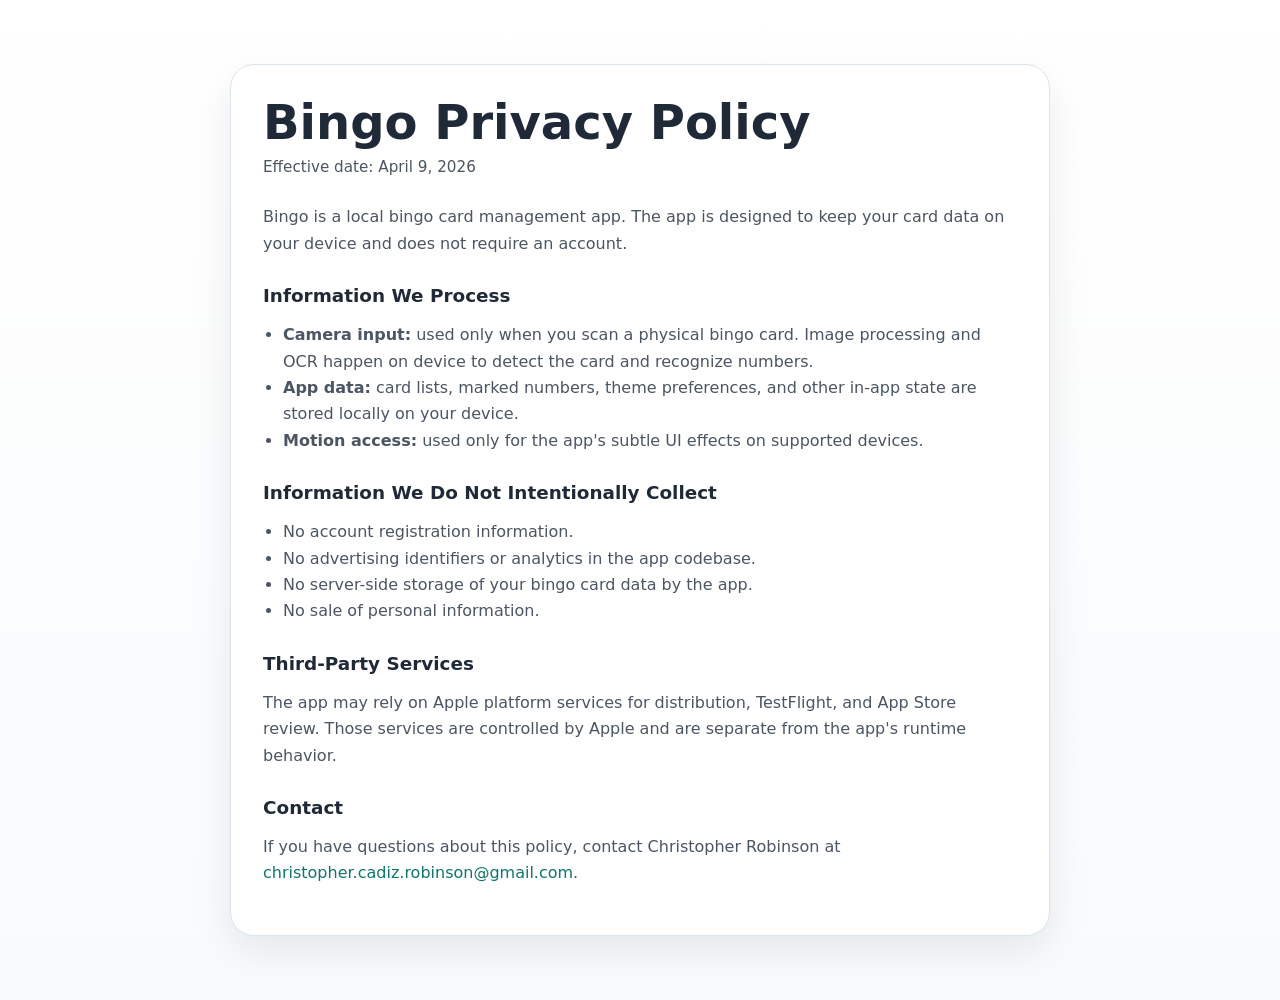
==== docs/privacy-policy/index.html @ 9dc6c3d0 "Add Bingo privacy policy site" ====
<!doctype html>
<html lang="en">
<head>
  <meta charset="utf-8">
  <meta name="viewport" content="width=device-width, initial-scale=1">
  <title>Bingo Privacy Policy</title>
  <style>
    :root {
      color-scheme: light;
      --bg: #f8fafc;
      --panel: #ffffff;
      --text: #1f2937;
      --muted: #4b5563;
      --accent: #0f766e;
      --border: #dbe4ea;
    }

    body {
      margin: 0;
      font-family: system-ui, -apple-system, BlinkMacSystemFont, "Segoe UI", sans-serif;
      background: linear-gradient(180deg, #ffffff 0%, var(--bg) 100%);
      color: var(--text);
    }

    main {
      max-width: 820px;
      margin: 0 auto;
      padding: 64px 24px;
    }

    article {
      background: var(--panel);
      border: 1px solid var(--border);
      border-radius: 24px;
      padding: 32px;
      box-shadow: 0 16px 40px rgba(15, 23, 42, 0.08);
    }

    h1 {
      margin: 0 0 8px;
      font-size: clamp(2rem, 4vw, 3rem);
      line-height: 1.05;
    }

    .meta {
      margin: 0 0 24px;
      color: var(--muted);
      font-size: 0.95rem;
    }

    h2 {
      margin: 28px 0 12px;
      font-size: 1.15rem;
    }

    p,
    li {
      line-height: 1.65;
      color: var(--muted);
    }

    ul {
      padding-left: 20px;
    }

    a {
      color: var(--accent);
      text-decoration: none;
    }

    a:hover {
      text-decoration: underline;
    }
  </style>
</head>
<body>
  <main>
    <article>
      <h1>Bingo Privacy Policy</h1>
      <p class="meta">Effective date: April 9, 2026</p>

      <p>Bingo is a local bingo card management app. The app is designed to keep your card data on your device and does not require an account.</p>

      <h2>Information We Process</h2>
      <ul>
        <li><strong>Camera input:</strong> used only when you scan a physical bingo card. Image processing and OCR happen on device to detect the card and recognize numbers.</li>
        <li><strong>App data:</strong> card lists, marked numbers, theme preferences, and other in-app state are stored locally on your device.</li>
        <li><strong>Motion access:</strong> used only for the app's subtle UI effects on supported devices.</li>
      </ul>

      <h2>Information We Do Not Intentionally Collect</h2>
      <ul>
        <li>No account registration information.</li>
        <li>No advertising identifiers or analytics in the app codebase.</li>
        <li>No server-side storage of your bingo card data by the app.</li>
        <li>No sale of personal information.</li>
      </ul>

      <h2>Third-Party Services</h2>
      <p>The app may rely on Apple platform services for distribution, TestFlight, and App Store review. Those services are controlled by Apple and are separate from the app's runtime behavior.</p>

      <h2>Contact</h2>
      <p>If you have questions about this policy, contact Christopher Robinson at <a href="mailto:christopher.cadiz.robinson@gmail.com">christopher.cadiz.robinson@gmail.com</a>.</p>
    </article>
  </main>
</body>
</html>
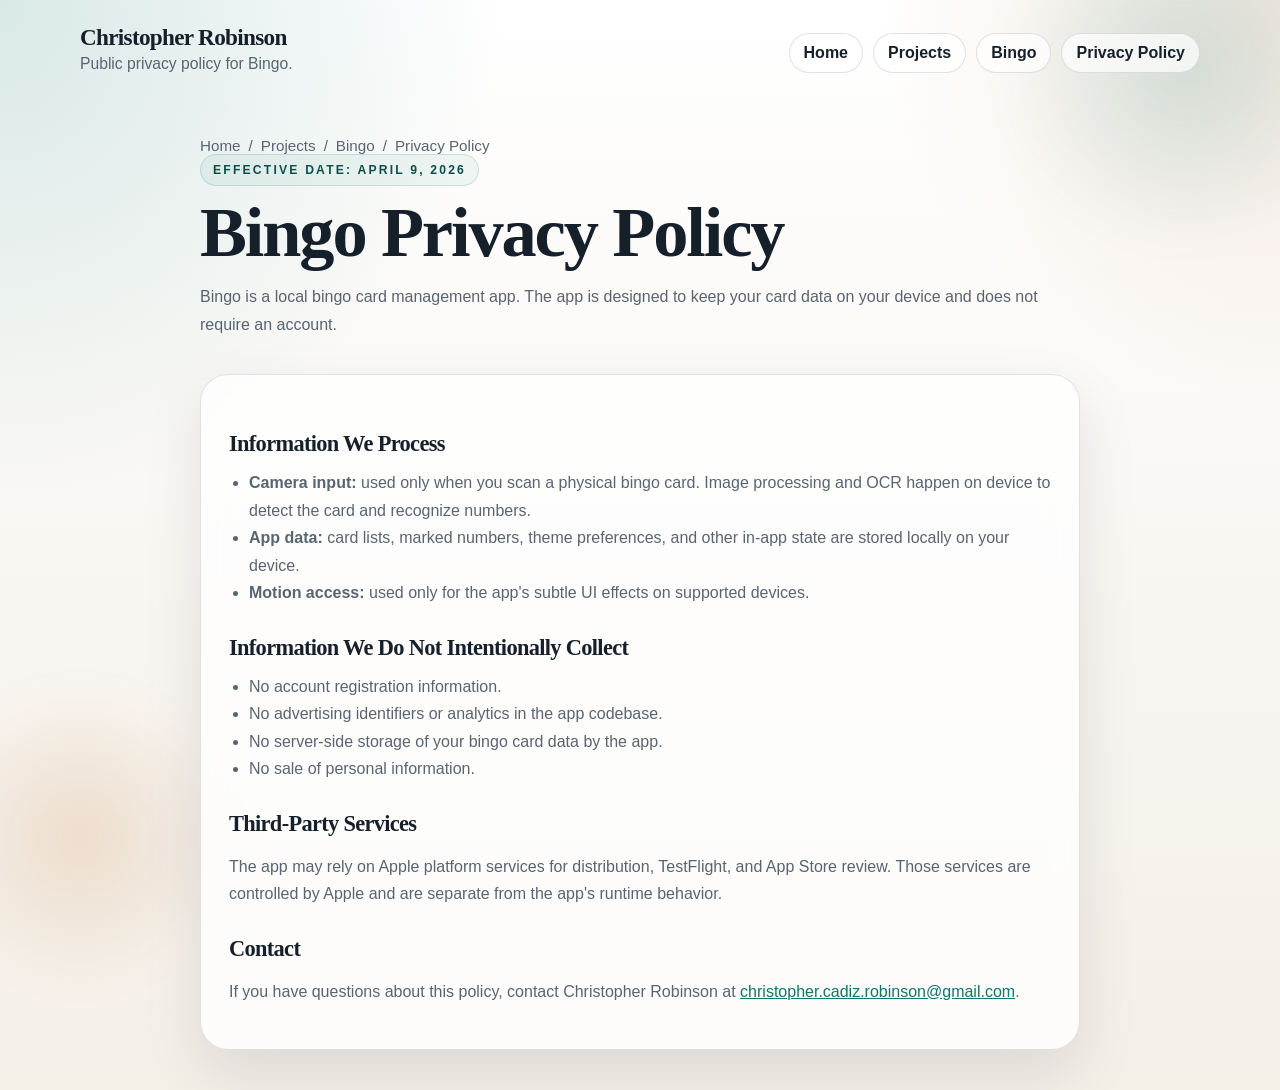
==== commit 1fe678fc: "Reorganize profile site pages" ====
--- a/docs/privacy-policy/index.html
+++ b/docs/privacy-policy/index.html
@@ -3,105 +3,11 @@
 <head>
   <meta charset="utf-8">
   <meta name="viewport" content="width=device-width, initial-scale=1">
-  <title>Bingo Privacy Policy</title>
-  <style>
-    :root {
-      color-scheme: light;
-      --bg: #f8fafc;
-      --panel: #ffffff;
-      --text: #1f2937;
-      --muted: #4b5563;
-      --accent: #0f766e;
-      --border: #dbe4ea;
-    }
-
-    body {
-      margin: 0;
-      font-family: system-ui, -apple-system, BlinkMacSystemFont, "Segoe UI", sans-serif;
-      background: linear-gradient(180deg, #ffffff 0%, var(--bg) 100%);
-      color: var(--text);
-    }
-
-    main {
-      max-width: 820px;
-      margin: 0 auto;
-      padding: 64px 24px;
-    }
-
-    article {
-      background: var(--panel);
-      border: 1px solid var(--border);
-      border-radius: 24px;
-      padding: 32px;
-      box-shadow: 0 16px 40px rgba(15, 23, 42, 0.08);
-    }
-
-    h1 {
-      margin: 0 0 8px;
-      font-size: clamp(2rem, 4vw, 3rem);
-      line-height: 1.05;
-    }
-
-    .meta {
-      margin: 0 0 24px;
-      color: var(--muted);
-      font-size: 0.95rem;
-    }
-
-    h2 {
-      margin: 28px 0 12px;
-      font-size: 1.15rem;
-    }
-
-    p,
-    li {
-      line-height: 1.65;
-      color: var(--muted);
-    }
-
-    ul {
-      padding-left: 20px;
-    }
-
-    a {
-      color: var(--accent);
-      text-decoration: none;
-    }
-
-    a:hover {
-      text-decoration: underline;
-    }
-  </style>
+  <meta http-equiv="refresh" content="0; url=../projects/bingo/privacy-policy/">
+  <link rel="canonical" href="../projects/bingo/privacy-policy/">
+  <title>Redirecting to Bingo Privacy Policy</title>
 </head>
 <body>
-  <main>
-    <article>
-      <h1>Bingo Privacy Policy</h1>
-      <p class="meta">Effective date: April 9, 2026</p>
-
-      <p>Bingo is a local bingo card management app. The app is designed to keep your card data on your device and does not require an account.</p>
-
-      <h2>Information We Process</h2>
-      <ul>
-        <li><strong>Camera input:</strong> used only when you scan a physical bingo card. Image processing and OCR happen on device to detect the card and recognize numbers.</li>
-        <li><strong>App data:</strong> card lists, marked numbers, theme preferences, and other in-app state are stored locally on your device.</li>
-        <li><strong>Motion access:</strong> used only for the app's subtle UI effects on supported devices.</li>
-      </ul>
-
-      <h2>Information We Do Not Intentionally Collect</h2>
-      <ul>
-        <li>No account registration information.</li>
-        <li>No advertising identifiers or analytics in the app codebase.</li>
-        <li>No server-side storage of your bingo card data by the app.</li>
-        <li>No sale of personal information.</li>
-      </ul>
-
-      <h2>Third-Party Services</h2>
-      <p>The app may rely on Apple platform services for distribution, TestFlight, and App Store review. Those services are controlled by Apple and are separate from the app's runtime behavior.</p>
-
-      <h2>Contact</h2>
-      <p>If you have questions about this policy, contact Christopher Robinson at <a href="mailto:christopher.cadiz.robinson@gmail.com">christopher.cadiz.robinson@gmail.com</a>.</p>
-    </article>
-  </main>
+  <p>Redirecting to <a href="../projects/bingo/privacy-policy/">the Bingo privacy policy</a>.</p>
 </body>
 </html>
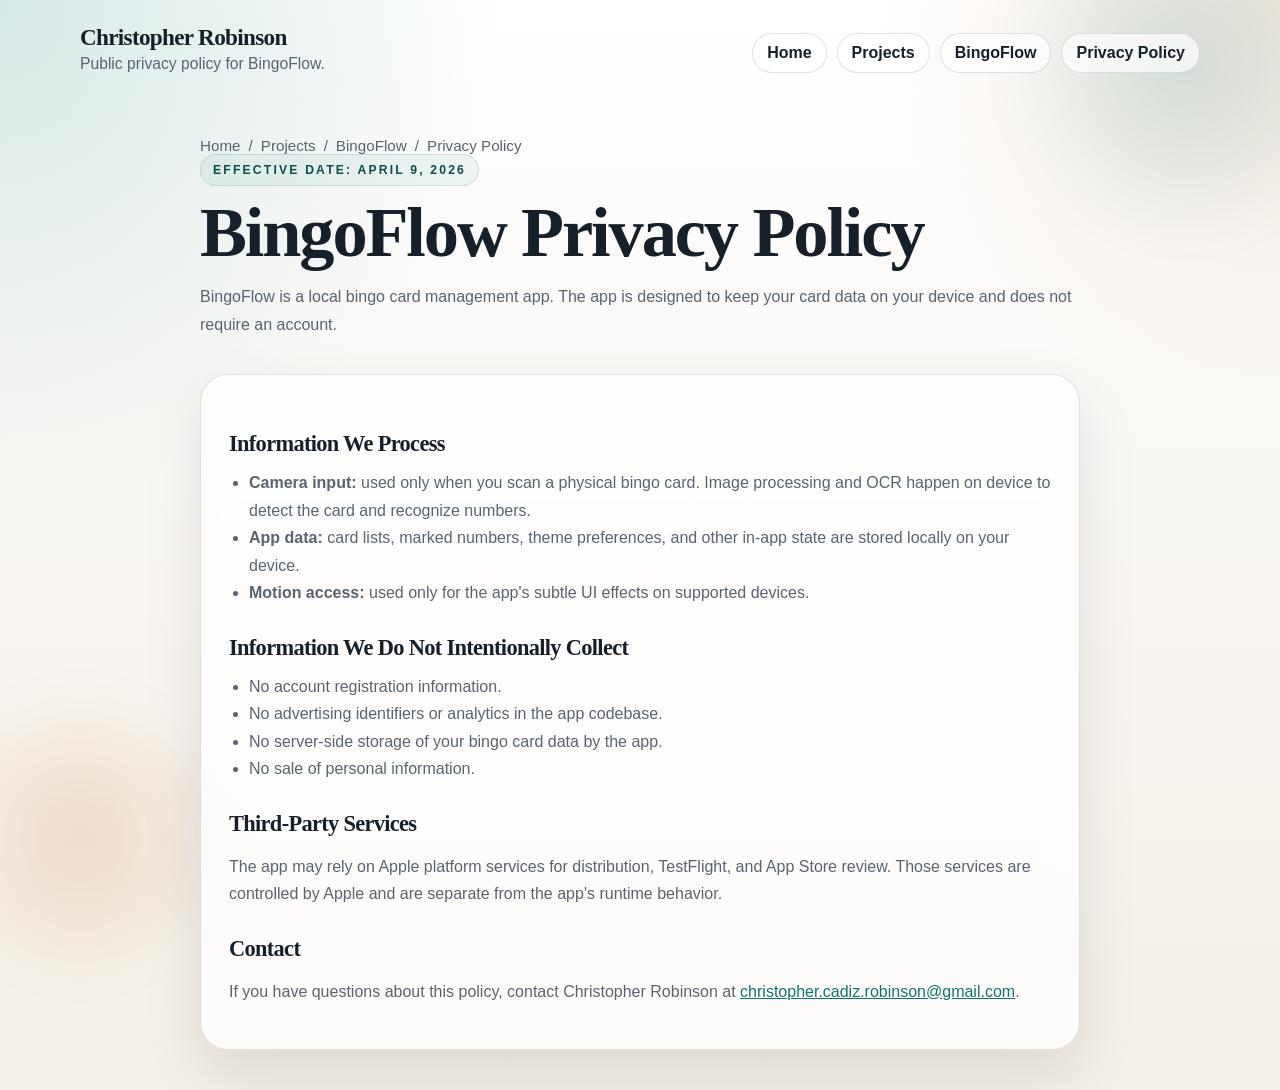
==== commit 62a71605: "Reorganize profile site" ====
--- a/docs/privacy-policy/index.html
+++ b/docs/privacy-policy/index.html
@@ -3,11 +3,11 @@
 <head>
   <meta charset="utf-8">
   <meta name="viewport" content="width=device-width, initial-scale=1">
-  <meta http-equiv="refresh" content="0; url=../projects/bingo/privacy-policy/">
-  <link rel="canonical" href="../projects/bingo/privacy-policy/">
-  <title>Redirecting to Bingo Privacy Policy</title>
+  <meta http-equiv="refresh" content="0; url=../projects/bingoflow/privacy-policy/">
+  <link rel="canonical" href="../projects/bingoflow/privacy-policy/">
+  <title>Redirecting to BingoFlow Privacy Policy</title>
 </head>
 <body>
-  <p>Redirecting to <a href="../projects/bingo/privacy-policy/">the Bingo privacy policy</a>.</p>
+  <p>Redirecting to <a href="../projects/bingoflow/privacy-policy/">the BingoFlow privacy policy</a>.</p>
 </body>
 </html>
